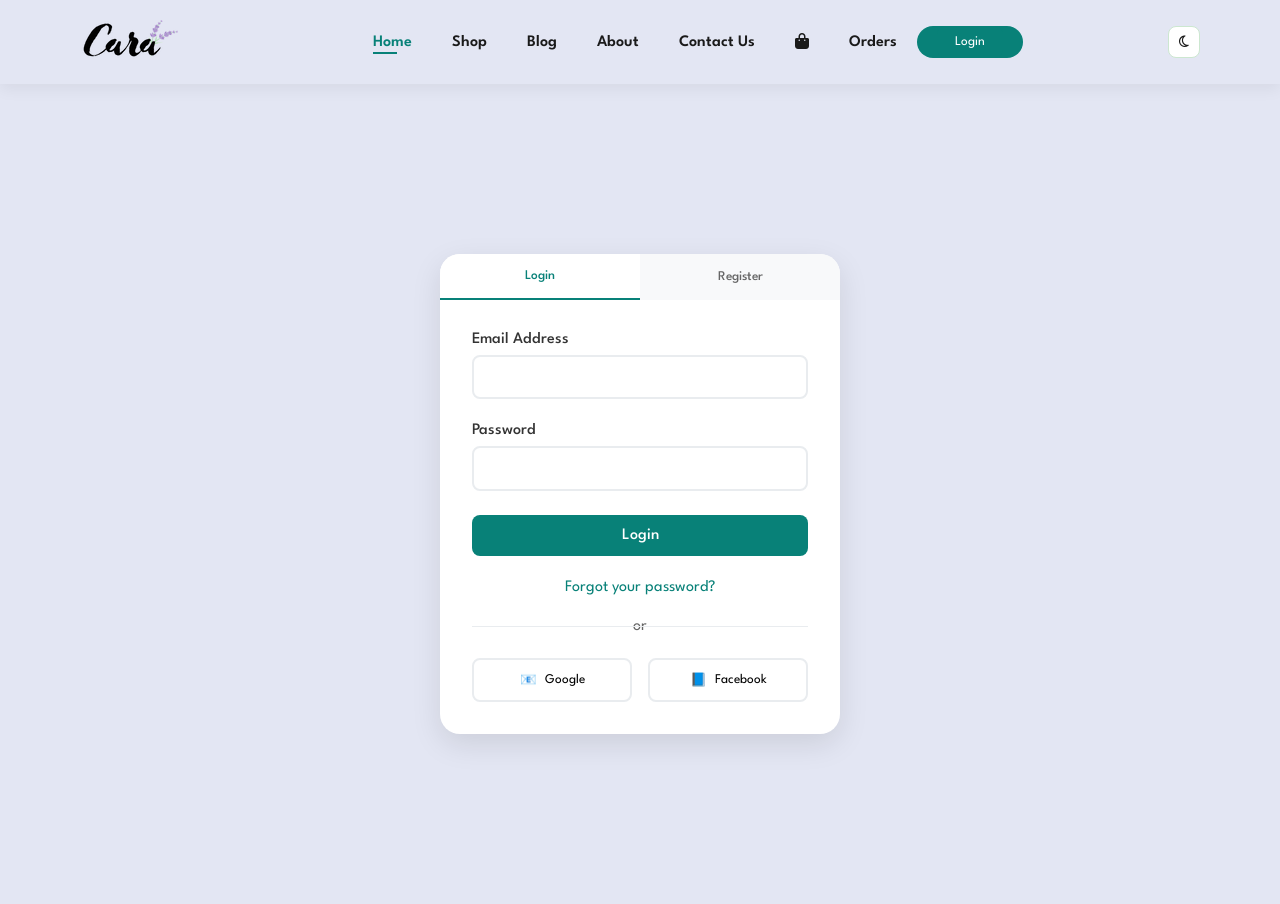
==== auth.html @ 0502b314 "initial commit" ====
<!DOCTYPE html>
<html lang="en">

<head>
    <meta charset="UTF-8">
    <meta name="viewport" content="width=device-width, initial-scale=1.0">
    <title>Cara - Login & Register</title>
    <link rel="stylesheet" href="style.css">
    <link rel="stylesheet" href="https://cdnjs.cloudflare.com/ajax/libs/font-awesome/6.7.2/css/all.min.css" />
    <style>
        * {
            margin: 0;
            padding: 0;
            box-sizing: border-box;
        }

        body {
            font-family: 'Arial', sans-serif;
            background-color: #e3e6f3;
            color: #333;
        }

        /* Header Styles */
        header {
            background: #fff;
            box-shadow: 0 2px 10px rgba(0, 0, 0, 0.1);
            padding: 1rem 0;
            position: relative;
        }

        .header-container {
            max-width: 1200px;
            margin: 0 auto;
            display: flex;
            justify-content: space-between;
            align-items: center;
            padding: 0 2rem;
        }

        .logo {
            font-size: 2rem;
            font-weight: bold;
            color: #333;
            text-decoration: none;
        }

        .logo::after {
            content: '~';
            color: #088178;
            margin-left: 2px;
        }

        .nav-links {
            display: flex;
            list-style: none;
            gap: 2rem;
        }

        .nav-links a {
            text-decoration: none;
            color: #333;
            font-weight: 500;
            transition: color 0.3s ease;
        }

        .nav-links a:hover,
        .nav-links a.active {
            color: #088178;
        }

        .header-actions {
            display: flex;
            align-items: center;
            gap: 1rem;
        }

        .login-btn {
            background: #088178;
            color: white;
            border: none;
            padding: 0.5rem 1.5rem;
            border-radius: 25px;
            font-weight: 500;
            cursor: pointer;
            transition: all 0.3s ease;
        }

        .login-btn:hover {
            background: #088178;
            transform: translateY(-2px);
        }

        .cart-icon {
            font-size: 1.2rem;
            color: #333;
            cursor: pointer;
            transition: color 0.3s ease;
        }

        .cart-icon:hover {
            color: #088178;
        }

        /* Main Content */
        .main-content {
            min-height: calc(100vh - 80px);
            display: flex;
            align-items: center;
            justify-content: center;
            padding: 2rem;
        }

        .auth-container {
            background: white;
            border-radius: 20px;
            box-shadow: 0 10px 30px rgba(0, 0, 0, 0.1);
            overflow: hidden;
            max-width: 400px;
            width: 100%;
        }

        .auth-tabs {
            display: flex;
            background: #f8f9fa;
        }

        .tab-button {
            flex: 1;
            padding: 1rem;
            border: none;
            background: transparent;
            cursor: pointer;
            font-weight: 500;
            color: #666;
            transition: all 0.3s ease;
        }

        .tab-button.active {
            background: white;
            color: #088178;
            border-bottom: 2px solid #088178;
        }

        .auth-content {
            padding: 2rem;
        }

        .auth-form {
            display: none;
        }

        .auth-form.active {
            display: block;
        }

        .form-group {
            margin-bottom: 1.5rem;
        }

        .form-group label {
            display: block;
            margin-bottom: 0.5rem;
            color: #333;
            font-weight: 500;
        }

        .form-group input {
            width: 100%;
            padding: 0.8rem;
            border: 2px solid #e9ecef;
            border-radius: 8px;
            font-size: 1rem;
            transition: border-color 0.3s ease;
        }

        .form-group input:focus {
            outline: none;
            border-color: #088178;
        }

        .submit-btn {
            width: 100%;
            padding: 0.8rem;
            background: #088178;
            color: white;
            border: none;
            border-radius: 8px;
            font-size: 1rem;
            font-weight: 500;
            cursor: pointer;
            transition: all 0.3s ease;
        }

        .submit-btn:hover {
            background: #088178;
            transform: translateY(-2px);
        }

        .form-footer {
            margin-top: 1.5rem;
            text-align: center;
            color: #666;
        }

        .form-footer a {
            color: #088178;
            text-decoration: none;
        }

        .form-footer a:hover {
            text-decoration: underline;
        }

        .divider {
            margin: 1.5rem 0;
            text-align: center;
            color: #666;
            position: relative;
        }

        .divider::before {
            content: '';
            position: absolute;
            top: 50%;
            left: 0;
            right: 0;
            height: 1px;
            background: #e9ecef;
        }

        .divider span {
            background: white;
            padding: 0 1rem;
        }

        .social-login {
            display: flex;
            gap: 1rem;
            margin-top: 1rem;
        }

        .social-btn {
            flex: 1;
            padding: 0.8rem;
            border: 2px solid #e9ecef;
            background: white;
            border-radius: 8px;
            cursor: pointer;
            transition: all 0.3s ease;
            display: flex;
            align-items: center;
            justify-content: center;
            gap: 0.5rem;
        }

        .social-btn:hover {
            border-color: #088178;
            transform: translateY(-2px);
        }

        .error-message {
            color: #dc3545;
            font-size: 0.9rem;
            margin-top: 0.5rem;
        }

        .success-message {
            color: #28a745;
            font-size: 0.9rem;
            margin-top: 0.5rem;
        }

        /* Responsive Design */
        @media (max-width: 768px) {
            .header-container {
                padding: 0 1rem;
            }

            .nav-links {
                display: none;
            }

            .main-content {
                padding: 1rem;
            }

            .auth-container {
                max-width: 100%;
            }

            .auth-content {
                padding: 1.5rem;
            }
        }
    </style>
</head>

<body>
    <!-- Header -->
    <nav id="header">
        <a href="index.html"><img src="img/logo.png" class="logo" alt="logo"></a>

        <div>
            <ul id="navbar">
                <li><a class="active" href="index.html">Home</a></li>
                <li><a href="shop.html">Shop</a></li>
                <li><a href="blog.html">Blog</a></li>
                <li><a href="about.html">About</a></li>
                <li><a href="contact.html">Contact Us</a></li>
                <li id="bag"><a href="cart.html"><i class="fa-solid fa-bag-shopping"></i></a></li>
                <li><a href="orders.html">Orders</a></li>
                <li class="login-btn">
                    <a href="auth.html">
                        <button
                            style="background-color: #088178; color: white; padding: 10px 18px; border: none; border-radius: 8px; cursor: pointer;">Login</button>
                    </a>
                </li>
                <a href="#" id="close"><i class="fa-solid fa-xmark"></i></a>
            </ul>
        </div>
        <button id="theme-toggle-desktop" aria-label="Toggle dark mode"><i class="fa-regular fa-moon"></i></button>
        <div id="mobile">
            <a href="cart.html"><i class="fa-solid fa-bag-shopping"></i></a>
            <i id="bar" class="fa-solid fa-bars"></i>
            <button id="theme-toggle" aria-label="Toggle dark mode"><i class="fa-regular fa-moon"></i></button>
        </div>
    </nav>

    <!-- Main Content -->
    <main class="main-content">
        <div class="auth-container">
            <!-- Tab Navigation -->
            <div class="auth-tabs">
                <button class="tab-button active" onclick="switchTab('login')">Login</button>
                <button class="tab-button" onclick="switchTab('register')">Register</button>
            </div>

            <!-- Auth Content -->
            <div class="auth-content">
                <!-- Login Form -->
                <form class="auth-form active" id="loginForm">
                    <div class="form-group">
                        <label for="loginEmail">Email Address</label>
                        <input type="email" id="loginEmail" name="email" required>
                    </div>

                    <div class="form-group">
                        <label for="loginPassword">Password</label>
                        <input type="password" id="loginPassword" name="password" required>
                    </div>

                    <button type="submit" class="submit-btn">Login</button>

                    <div class="form-footer">
                        <a href="#">Forgot your password?</a>
                    </div>

                    <div class="divider">
                        <span>or</span>
                    </div>

                    <div class="social-login">
                        <button type="button" class="social-btn" onclick="socialLogin('google')">
                            <span>📧</span> Google
                        </button>
                        <button type="button" class="social-btn" onclick="socialLogin('facebook')">
                            <span>📘</span> Facebook
                        </button>
                    </div>
                </form>

                <!-- Register Form -->
                <form class="auth-form" id="registerForm">
                    <div class="form-group">
                        <label for="registerName">Full Name</label>
                        <input type="text" id="registerName" name="name" required>
                    </div>

                    <div class="form-group">
                        <label for="registerEmail">Email Address</label>
                        <input type="email" id="registerEmail" name="email" required>
                    </div>

                    <div class="form-group">
                        <label for="registerPassword">Password</label>
                        <input type="password" id="registerPassword" name="password" required>
                    </div>

                    <div class="form-group">
                        <label for="confirmPassword">Confirm Password</label>
                        <input type="password" id="confirmPassword" name="confirmPassword" required>
                    </div>

                    <button type="submit" class="submit-btn">Create Account</button>

                    <div class="form-footer">
                        <small>By creating an account, you agree to our <a href="#">Terms of Service</a> and <a
                                href="#">Privacy Policy</a></small>
                    </div>

                    <div class="divider">
                        <span>or</span>
                    </div>

                    <div class="social-login">
                        <button type="button" class="social-btn" onclick="socialLogin('google')">
                            <span>📧</span> Google
                        </button>
                        <button type="button" class="social-btn" onclick="socialLogin('facebook')">
                            <span>📘</span> Facebook
                        </button>
                    </div>
                </form>
            </div>
        </div>
    </main>

    <script>
        // LocalStorage Management
        const StorageManager = {
            // Get all users from localStorage
            getUsers: function () {
                const users = localStorage.getItem('cara_users');
                return users ? JSON.parse(users) : [];
            },

            // Save user to localStorage
            saveUser: function (user) {
                const users = this.getUsers();
                users.push(user);
                localStorage.setItem('cara_users', JSON.stringify(users));
            },

            // Find user by email
            findUserByEmail: function (email) {
                const users = this.getUsers();
                return users.find(user => user.email === email);
            },

            // Save current session
            saveSession: function (user) {
                const sessionData = {
                    user: user,
                    loginTime: new Date().toISOString(),
                    isLoggedIn: true
                };
                localStorage.setItem('cara_session', JSON.stringify(sessionData));
            },

            // Get current session
            getSession: function () {
                const session = localStorage.getItem('cara_session');
                return session ? JSON.parse(session) : null;
            },

            // Clear session (logout)
            clearSession: function () {
                localStorage.removeItem('cara_session');
            },

            // Check if user is logged in
            isLoggedIn: function () {
                const session = this.getSession();
                return session && session.isLoggedIn;
            }
        };

        // Validation Functions
        const Validator = {
            // Email validation
            isValidEmail: function (email) {
                const emailRegex = /^[^\s@]+@[^\s@]+\.[^\s@]+$/;
                return emailRegex.test(email);
            },

            // Password validation
            isValidPassword: function (password) {
                const minLength = 8;
                const hasUpperCase = /[A-Z]/.test(password);
                const hasLowerCase = /[a-z]/.test(password);
                const hasNumbers = /\d/.test(password);
                const hasSpecialChar = /[!@#$%^&*(),.?":{}|<>]/.test(password);

                return {
                    length: password.length >= minLength,
                    upperCase: hasUpperCase,
                    lowerCase: hasLowerCase,
                    numbers: hasNumbers,
                    specialChar: hasSpecialChar,
                    isValid: password.length >= minLength && hasUpperCase && hasLowerCase && hasNumbers
                };
            },

            // Name validation
            isValidName: function (name) {
                return name.trim().length >= 2 && /^[a-zA-Z\s]+$/.test(name);
            }
        };

        // Initialize page
        document.addEventListener('DOMContentLoaded', function () {
            checkAuthStatus();
            setupRealTimeValidation();
        });

        // Check if user is already logged in
        function checkAuthStatus() {
            if (StorageManager.isLoggedIn()) {
                const session = StorageManager.getSession();
                updateHeaderForLoggedInUser(session.user);
                showMessage(`Welcome back, ${session.user.name}!`, 'success');
            }
        }

        // Update header for logged in user
        function updateHeaderForLoggedInUser(user) {
            const loginBtn = document.querySelector('.login-btn');
            loginBtn.textContent = `Hello, ${user.name.split(' ')[0]}`;
            loginBtn.onclick = function () {
                if (confirm('Do you want to logout?')) {
                    logout();
                }
            };
        }

        // Logout function
        function logout() {
            StorageManager.clearSession();
            location.reload();
        }

        // Tab switching functionality
        function switchTab(tabName) {
            // Remove active class from all tabs and forms
            document.querySelectorAll('.tab-button').forEach(btn => btn.classList.remove('active'));
            document.querySelectorAll('.auth-form').forEach(form => form.classList.remove('active'));

            // Add active class to clicked tab
            event.target.classList.add('active');

            // Show corresponding form
            document.getElementById(tabName + 'Form').classList.add('active');

            // Clear any existing messages
            clearMessages();
        }

        // Setup real-time validation
        function setupRealTimeValidation() {
            // Email validation
            document.getElementById('loginEmail').addEventListener('blur', function () {
                validateField(this, 'email');
            });

            document.getElementById('registerEmail').addEventListener('blur', function () {
                validateField(this, 'email');
            });

            // Name validation
            document.getElementById('registerName').addEventListener('blur', function () {
                validateField(this, 'name');
            });

            // Password validation
            document.getElementById('registerPassword').addEventListener('input', function () {
                validateField(this, 'password');
                updatePasswordStrength(this.value);
            });

            // Confirm password validation
            document.getElementById('confirmPassword').addEventListener('input', function () {
                validateField(this, 'confirmPassword');
            });
        }

        // Validate individual field
        function validateField(field, type) {
            const value = field.value.trim();
            let isValid = true;
            let message = '';

            // Remove existing error styling
            field.classList.remove('error');
            removeFieldError(field);

            switch (type) {
                case 'email':
                    if (!value) {
                        isValid = false;
                        message = 'Email is required';
                    } else if (!Validator.isValidEmail(value)) {
                        isValid = false;
                        message = 'Please enter a valid email address';
                    } else if (type === 'email' && field.id === 'registerEmail') {
                        // Check if email already exists
                        if (StorageManager.findUserByEmail(value)) {
                            isValid = false;
                            message = 'Email already exists';
                        }
                    }
                    break;

                case 'name':
                    if (!value) {
                        isValid = false;
                        message = 'Name is required';
                    } else if (!Validator.isValidName(value)) {
                        isValid = false;
                        message = 'Please enter a valid name (letters only, minimum 2 characters)';
                    }
                    break;

                case 'password':
                    if (!value) {
                        isValid = false;
                        message = 'Password is required';
                    } else {
                        const validation = Validator.isValidPassword(value);
                        if (!validation.isValid) {
                            isValid = false;
                            message = 'Password must be at least 8 characters with uppercase, lowercase, and numbers';
                        }
                    }
                    break;

                case 'confirmPassword':
                    const password = document.getElementById('registerPassword').value;
                    if (!value) {
                        isValid = false;
                        message = 'Please confirm your password';
                    } else if (value !== password) {
                        isValid = false;
                        message = 'Passwords do not match';
                    }
                    break;
            }

            if (!isValid) {
                field.classList.add('error');
                showFieldError(field, message);
            }

            return isValid;
        }

        // Show field-specific error
        function showFieldError(field, message) {
            const errorElement = document.createElement('div');
            errorElement.className = 'field-error';
            errorElement.textContent = message;
            errorElement.style.color = '#dc3545';
            errorElement.style.fontSize = '0.8rem';
            errorElement.style.marginTop = '0.25rem';

            field.parentElement.appendChild(errorElement);
        }

        // Remove field-specific error
        function removeFieldError(field) {
            const existingError = field.parentElement.querySelector('.field-error');
            if (existingError) {
                existingError.remove();
            }
        }

        // Update password strength indicator
        function updatePasswordStrength(password) {
            const validation = Validator.isValidPassword(password);
            const passwordField = document.getElementById('registerPassword');

            // Remove existing strength indicator
            const existingIndicator = document.querySelector('.password-strength');
            if (existingIndicator) {
                existingIndicator.remove();
            }

            if (password.length > 0) {
                const strengthIndicator = document.createElement('div');
                strengthIndicator.className = 'password-strength';
                strengthIndicator.style.marginTop = '0.5rem';
                strengthIndicator.style.fontSize = '0.8rem';

                let strengthText = 'Password strength: ';
                let strengthColor = '#dc3545';

                const score = Object.values(validation).filter(v => v === true).length - 1; // -1 for isValid

                if (score < 2) {
                    strengthText += 'Weak';
                    strengthColor = '#dc3545';
                } else if (score < 4) {
                    strengthText += 'Medium';
                    strengthColor = '#ffc107';
                } else {
                    strengthText += 'Strong';
                    strengthColor = '#28a745';
                }

                strengthIndicator.textContent = strengthText;
                strengthIndicator.style.color = strengthColor;

                passwordField.parentElement.appendChild(strengthIndicator);

                // Update border color
                passwordField.style.borderColor = strengthColor;
            }
        }

        // Login form submission
        document.getElementById('loginForm').addEventListener('submit', function (e) {
            e.preventDefault();

            const email = document.getElementById('loginEmail').value.trim();
            const password = document.getElementById('loginPassword').value;

            // Clear previous messages
            clearMessages();

            // Validate fields
            const emailValid = validateField(document.getElementById('loginEmail'), 'email');

            if (!emailValid || !password) {
                showMessage('Please fill in all fields correctly', 'error');
                return;
            }

            // Check if user exists
            const user = StorageManager.findUserByEmail(email);
            if (!user) {
                showMessage('User not found. Please register first.', 'error');
                return;
            }

            // Verify password
            if (user.password !== password) {
                showMessage('Incorrect password. Please try again.', 'error');
                return;
            }

            // Successful login
            StorageManager.saveSession(user);
            showMessage('Login successful! Welcome back!', 'success');

            setTimeout(() => {
                updateHeaderForLoggedInUser(user);
                showMessage(`Welcome back, ${user.name}!`, 'success');
                window.location.href = 'index.html';
            }, 15);
        });

        // Register form submission
        document.getElementById('registerForm').addEventListener('submit', function (e) {
            e.preventDefault();

            const name = document.getElementById('registerName').value.trim();
            const email = document.getElementById('registerEmail').value.trim();
            const password = document.getElementById('registerPassword').value;
            const confirmPassword = document.getElementById('confirmPassword').value;

            // Clear previous messages
            clearMessages();

            // Validate all fields
            const nameValid = validateField(document.getElementById('registerName'), 'name');
            const emailValid = validateField(document.getElementById('registerEmail'), 'email');
            const passwordValid = validateField(document.getElementById('registerPassword'), 'password');
            const confirmPasswordValid = validateField(document.getElementById('confirmPassword'), 'confirmPassword');

            if (!nameValid || !emailValid || !passwordValid || !confirmPasswordValid) {
                showMessage('Please correct the errors and try again', 'error');
                return;
            }

            // Create new user
            const newUser = {
                id: Date.now(),
                name: name,
                email: email,
                password: password,
                registrationDate: new Date().toISOString()
            };

            // Save user
            StorageManager.saveUser(newUser);

            showMessage('Account created successfully!', 'success');

            // Clear form and switch to login
            setTimeout(() => {
                document.getElementById('registerForm').reset();
                switchTab('login');
                showMessage('Please login with your new credentials', 'success');
            }, 1500);
        });

        // Social login functionality
        function socialLogin(provider) {
            showMessage(`Redirecting to ${provider} login...`, 'success');

            // Simulate social login
            setTimeout(() => {
                const mockUser = {
                    id: Date.now(),
                    name: `${provider} User`,
                    email: `user@${provider}.com`,
                    provider: provider,
                    registrationDate: new Date().toISOString()
                };

                StorageManager.saveSession(mockUser);
                showMessage(`${provider} login successful!`, 'success');
                updateHeaderForLoggedInUser(mockUser);
            }, 1500);
        }

        // Show login modal (for header button)
        function showLoginModal() {
            if (StorageManager.isLoggedIn()) {
                const session = StorageManager.getSession();
                if (confirm(`Hello ${session.user.name}! Do you want to logout?`)) {
                    logout();
                }
            } else {
                window.scrollTo({ top: 0, behavior: 'smooth' });
            }
        }

        // Message display function
        function showMessage(message, type) {
            clearMessages();

            const messageElement = document.createElement('div');
            messageElement.className = type === 'error' ? 'error-message' : 'success-message';
            messageElement.textContent = message;

            const activeForm = document.querySelector('.auth-form.active');
            activeForm.appendChild(messageElement);

            setTimeout(() => {
                if (messageElement.parentElement) {
                    messageElement.remove();
                }
            }, 5000);
        }

        // Clear all messages
        function clearMessages() {
            const messages = document.querySelectorAll('.error-message, .success-message, .field-error');
            messages.forEach(msg => msg.remove());
        }

        // Form field focus effects
        document.querySelectorAll('input').forEach(input => {
            input.addEventListener('focus', function () {
                this.parentElement.classList.add('focused');
            });

            input.addEventListener('blur', function () {
                this.parentElement.classList.remove('focused');
            });
        });

        // Debug function to view stored data (for testing)
        function viewStoredData() {
            console.log('Stored Users:', StorageManager.getUsers());
            console.log('Current Session:', StorageManager.getSession());
        }

        // Make viewStoredData available globally for testing
        window.viewStoredData = viewStoredData;
    </script>


</body>

</html>
---- style.css ----
@import url('https://fonts.googleapis.com/css2?family=League+Spartan:wght@100..900&family=Roboto:ital,wght@0,100..900;1,100..900&display=swap');

* {
    margin: 0;
    padding: 0;
    box-sizing: border-box;
    font-family: 'league Spartan', sans-serif;
}

h1 {
    font-size: 50px;
    line-height: 64px;
    color: #222;

}

h2 {
    font-size: 46px;
    line-height: 54px;
    color: #222;
}

h4 {
    font-size: 20px;
    color: #222;
}

h6 {
    font-weight: 700;
    font-size: 12px;

}

p {
    font-size: 16px;
    color: #465b52;
    margin: 15px 0 20px 0;

}

.section-p1 {
    padding: 40px 80px;
}

.section-m1 {
    margin: 40px 0;
}

button.normal {
    font-size: 14px;
    font-weight: 600;
    padding: 15px 30px;
    color: #000;
    background-color: #fff;
    border-radius: 4px;
    cursor: pointer;
    border: none;
    outline: none;
    transition: 0.2s;
}

button.white {
    font-size: 13px;
    font-weight: 600;
    padding: 11px 18px;
    color: #fff;
    background-color: transparent;
    border-radius: 4px;
    cursor: pointer;
    border: 1px solid white;
    outline: none;
    transition: 0.2s;
}

body {
    width: 100%;
}

/* ---------- Dark mode and toggle button ---------- */
#theme-toggle,
#theme-toggle-desktop {
    margin-left: 12px;
    border: 1px solid #cce7d0;
    background: #fff;
    color: #1a1a1a;
    padding: 8px 10px;
    border-radius: 8px;
    cursor: pointer;
}

#theme-toggle i,
#theme-toggle-desktop i {
    pointer-events: none;
}

/* Base dark theme */
body.dark {
    background: #0f1115;
    color: #e6e6e6;
}

body.dark h1,
body.dark h2,
body.dark h4,
body.dark h6 {
    color: #e6e6e6;
}

body.dark p {
    color: #b0b6bf;
}

/* Header */
body.dark #header {
    background: #151923;
    box-shadow: 0 5px 15px rgba(0, 0, 0, 0.4);
}

body.dark #navbar li a {
    color: #e6e6e6;
}

body.dark #navbar li a.active,
body.dark #navbar li a:hover {
    color: #7dd3fc;
}

body.dark #navbar li a.active::after,
body.dark #navbar li a:hover::after {
    background: #7dd3fc;
}

body.dark #theme-toggle,
body.dark #theme-toggle-desktop {
    background: #1e2533;
    color: #e6e6e6;
    border-color: #2b3447;
}

/* Product cards */
body.dark #product1 .pro {
    background: #111827;
    border-color: #1f2937;
    box-shadow: 0 10px 20px rgba(0, 0, 0, 0.35);
}

body.dark #product1 .pro .des span {
    color: #94a3b8;
}

body.dark #product1 .pro .des h5 {
    color: #e6e6e6;
}

body.dark #product1 .pro .des h4 {
    color: #7dd3fc;
}

body.dark #product1 .pro #cart {
    background: #0b1220;
    color: #7dd3fc;
    border-color: #1f2937;
}

/* Page header media */
body.dark #page-header {
    filter: brightness(0.75) saturate(0.9);
}

/* Footer */
body.dark footer a {
    color: #e6e6e6;
}

body.dark footer .col .follow .icon i {
    color: #b0b6bf;
}

body.dark footer .install .row img {
    border-color: #2b3447;
}


/* Header start */
#header {
    display: flex;
    align-items: center;
    justify-content: space-between;
    padding: 20px 80px;
    background: #e3e6f3;
    box-shadow: 0 5px 15px rgba(0, 0, 0, 0.06);
    position: sticky;
    z-index: 999;
    top: 0;
    left: 0;
}

/* .logo{
    width: 200px;
} */

#navbar {
    display: flex;
    align-items: center;
    justify-content: center;
}

#navbar li {
    list-style: none;
    padding: 0 20px;
    position: relative;

}

#navbar li a {
    text-decoration: none;
    font-size: 16px;
    font-weight: 600;
    color: #1a1a1a;
    transition: 0.3s ease;
}

#navbar li a:hover {
    color: #088178;

}

#navbar li a.active {
    color: #088178;
}

#navbar li a.active::after,
#navbar li a:hover::after {
    content: "";
    width: 30%;
    height: 2px;
    background: #088178;
    position: absolute;
    bottom: -4px;
    left: 20px;
}



#mobile {
    display: none;
    align-items: center;
}

#close {
    display: none;
}

/* Home Page */
#hero {
    background-image: url("img/hero4.png");
    height: 90vh;
    width: 100%;
    background-size: cover;
    background-position: top 25% right 0;
    padding: 0 80px;
    display: flex;
    flex-direction: column;
    align-items: flex-start;
    justify-content: center;
    animation: slideshow 20s ease-in-out 1s infinite alternate;
}

@keyframes slideshow {
    0% {
        background-image: url('img/hero4.png');
    }

    33% {
        background-image: url('img/banner/b4.jpg');
    }

    66% {
        background-image: url('img/blog/b2.jpg');
    }

    100% {
        background-image: url("img/hero4.png");
    }
}


#hero h4 {
    padding-bottom: 15px;

}

#hero h1 {
    color: #088178;
}

#hero button {
    background-image: url('img/button.png');
    background-color: transparent;
    color: #088178;
    border: 0;
    padding: 14px 80px 14px 65px;
    background-repeat: no-repeat;
    cursor: pointer;
    font-weight: 700;
    font-size: 15px;
}

#feature {
    display: flex;
    align-items: center;
    justify-content: space-between;
    flex-wrap: wrap;
}

#feature .feature-box {
    width: 180px;
    text-align: center;
    padding: 25px 15px;
    box-shadow: 20px 20px 34px rgba(0, 0, 0, 0.03);
    border: 1px solid #cce7d0;
    border-radius: 4px;
    margin: 15px 0;
}

#feature .feature-box:hover {
    box-shadow: 10px 10px 54px rgba(70, 62, 221, 0.1);
}

#feature .feature-box img {
    width: 100%;
    margin-bottom: 10px;

}

#feature .feature-box h6 {
    display: inline-block;
    padding: 9px 8px 6px 8px;
    line-height: 1;
    border-radius: 4px;
    color: #088178;
    background-color: #fddde4;
}

#feature .feature-box:nth-child(2) h6 {
    background-color: #cdebbc;
}

#feature .feature-box:nth-child(3) h6 {
    background-color: #d1e8f2;
}

#feature .feature-box:nth-child(4) h6 {
    background-color: #cdd4f8;
}

#feature .feature-box:nth-child(5) h6 {
    background-color: #f6dbf6;
}

#feature .feature-box:nth-child(6) h6 {
    background-color: #fff2e5;
}

#product1 {
    text-align: center;

}

#product1 .pro-container {
    display: flex;
    justify-content: space-between;
    padding-top: 20px;
    flex-wrap: wrap;
}

#product1 .pro {
    width: 23%;
    min-width: 250px;
    padding: 10px 12px;
    border: 1px solid#cce7d0;
    cursor: pointer;
    border-radius: 25px;
    box-shadow: 20px 20px 30px rgba(0, 0, 0, 0.02);
    margin: 15px 0;
    transition: 0.2s ease;
    position: relative;
}

#product1 .pro:hover {
    box-shadow: 20px 20px 30px rgba(0, 0, 0, 0.06);
}

#product1 .pro img {
    width: 100%;
    border-radius: 20px;
}

#product1 .pro .des {
    text-align: start;
    padding: 10px 0;
}

#product1 .pro .des span {
    color: #606063;
    font-size: 12px;

}

#product1 .pro .des h5 {
    padding-top: 7px;
    color: #1a1a1a;
    font-size: 14px;
}

#product1 .pro .des i {
    font-size: 12px;
    color: rgb(243, 181, 25);
}

#product1 .pro .des h4 {
    padding-top: 7px;
    font-size: 15px;
    font-weight: 700;
    color: #088178;
}

#product1 .pro #cart {
    width: 40px;
    height: 40px;
    line-height: 40px;
    border-radius: 50px;
    background-color: #e8f6ea;
    /* font-weight: 500; */
    color: #088178;
    border: 1px solid #cce7d0;
    position: absolute;
    bottom: 10px;
    right: 10px;
}

#banner {
    display: flex;
    flex-direction: column;
    justify-content: center;
    align-items: center;
    text-align: center;
    background-image: url('img/banner/b2.jpg');
    width: 100%;
    height: 40vh;
    background-size: cover;
    background-position: center;
}

#banner h4 {
    color: #fff;
    font-size: 16px;

}

#banner h2 {
    color: #fff;
    font-size: 30px;
    padding: 10px 0;

}

#banner h2 span {
    color: #ef3636;

}

#banner button:hover {
    background-color: #088178;
    color: #fff;
}

#sm-banner {
    display: flex;
    justify-content: space-between;
    flex-wrap: wrap;
}

#sm-banner .banner-box {
    display: flex;
    flex-direction: column;
    justify-content: center;
    align-items: flex-start;
    background-image: url('img/banner/b17.jpg');
    min-width: 660px;
    height: 50vh;
    background-size: cover;
    background-position: center;
    padding: 30px;

}

#sm-banner .banner-box2 {
    background-image: url('img/banner/b10.jpg');
}

#sm-banner h4 {
    color: #fff;
    font-size: 20px;
    font-weight: 300;
}

#sm-banner h2 {
    color: #fff;
    font-size: 28px;
    font-weight: 800;
}

#sm-banner span {
    color: #fff;
    font-size: 14px;
    font-weight: 500;
    padding-bottom: 15px;
}

#sm-banner .banner-box:hover button {
    background-color: #088178;
    border: 1px solid #088178;
}

#banner3 {
    display: flex;
    justify-content: space-between;
    flex-wrap: wrap;
    padding: 0 80px;
}

#banner3 .banner-box {
    display: flex;
    flex-direction: column;
    justify-content: center;
    align-items: flex-start;
    background-image: url('img/banner/b7.jpg');
    min-width: 30%;
    height: 30vh;
    background-size: cover;
    background-position: center;
    padding: 20px;
    margin-bottom: 20px;
}

#banner3 .banner-box2 {
    background-image: url('img/banner/b4.jpg');
}

#banner3 .banner-box3 {
    background-image: url('img/banner/b18.jpg');
}

#banner3 .banner-box h2 {
    color: #fff;
    font-weight: 900;
    font-size: 22px;
}

#banner3 .banner-box h3 {
    font-size: 15px;
    font-weight: 800;
    color: #ec544e;
}

#newsletter {
    display: flex;
    justify-content: space-between;
    flex-wrap: wrap;
    align-items: center;
    background-image: url('img/banner/b14.png');
    background-repeat: no-repeat;
    background-position: 20% 30%;
    background-color: #041e42;
}

#newsletter h4 {
    font-size: 22px;
    font-weight: 700;
    color: #fff;

}

#newsletter p {
    font-size: 14px;
    font-weight: 600;
    color: #818ea0;
}

#newsletter p span {
    color: #ffbd27;
}

#newsletter .form {
    display: flex;
    width: 40%;
}

#newsletter input {
    height: 3.125rem;
    padding: 0 1.25em;
    width: 100%;
    border: 1px solid transparent;
    border-radius: 4px;
    outline: none;
    border-top-right-radius: 0;
    border-bottom-right-radius: 0;
}

#newsletter button {
    background-color: #088178;
    color: #fff;
    white-space: nowrap;
    border-top-left-radius: 0;
    border-bottom-left-radius: 0;
}

footer {
    display: flex;
    flex-wrap: wrap;
    justify-content: space-between;
}

footer .col {
    display: flex;
    flex-direction: column;
    align-items: flex-start;
    margin-bottom: 20px;
}

footer .logo {
    margin-bottom: 30px;
}

footer h4 {
    font-size: 14px;
    padding-bottom: 20px;
}

footer p {
    font-size: 13px;
    margin: 0 0 8px 0;
}

footer a {
    font-size: 13px;
    text-decoration: none;
    color: #222;
    margin-bottom: 10px;
    margin: 0 0 8px 0;
}

footer .col .follow {
    margin-top: 20px;
}

footer .col .follow .icon i {
    color: #465b52;
    padding-right: 4px;
    cursor: pointer;
}

footer .install .row img {
    border: 1px solid #088178;
    border-radius: 6px;


}

footer .install img {
    margin: 10px 0 15px 0;

}

footer .col .follow .icon i:hover,
footer a:hover {
    color: #088178;

}

footer .copyright {
    width: 100%;
    text-align: center;
}

/* Shop Page */

#page-header {
    background-image: url('img/banner/b1.jpg');
    height: 40vh;
    width: 100%;
    background-size: cover;
    display: flex;
    justify-content: center;
    align-items: center;
    flex-direction: column;
    padding: 14px;
}

#page-header h2,
#page-header p {
    color: #fff;
}

#pagination {
    text-align: center;
}

#pagination a {
    text-decoration: none;
    background-color: #088178;
    padding: 15px 20px;
    border-radius: 4px;
    color: #fff;
    font-weight: 600;
}

#pagination a i {
    font-size: 16px;
    font-weight: 600;
}


/* SIngle product */

#prodetails {
    display: flex;
    margin-top: 20px;
}

#prodetails .single-pro-image {
    width: 40%;
    margin-right: 50px;
}

.small-img-proup {
    display: flex;
    justify-content: space-between;
}

.small-img-col {
    flex-basis: 24%;
    cursor: pointer;
}

#prodetails .single-pro-details {
    width: 50%;
    padding-top: 30px;
}

#prodetails .single-pro-details h4 {
    padding: 40px 0 20px 0;
}

#prodetails .single-pro-details h2 {
    font-size: 20px;
}

#prodetails .single-pro-details select {
    display: block;
    padding: 5px 10px;
    margin-bottom: 10px;
}

#prodetails .single-pro-details input {
    width: 50px;
    height: 47px;
    padding-left: 10px;
    font-size: 16px;
    margin-right: 10px;
}

#prodetails .single-pro-details input:focus {
    outline: none;
}

#prodetails .single-pro-details button {
    background-color: #088178;
    color: #fff;
}

#prodetails .single-pro-details span {
    line-height: 25px;
}


/* Blog page */
#page-header.blog-header {
    background-image: url('img/banner/b19.jpg');
}

#blog {
    padding: 150px 150px 0 150px;

}

#blog .blog-box {
    display: flex;
    align-items: center;
    width: 100%;
    position: relative;
    padding-bottom: 90px;
}

#blog .blog-img {
    width: 50%;
    margin-right: 40px;
}

#blog img {
    width: 100%;
    height: 300px;
    object-fit: cover;
}

#blog .blog-details {
    width: 50%;

}

#blog .blog-details a {
    text-decoration: none;
    font-size: 11px;
    color: #000;
    font-weight: 700;
    position: relative;
    transition: 0.3s;
}

#blog .blog-details a::after {
    content: '';
    width: 50px;
    height: 1px;
    background-color: #000;
    position: absolute;
    top: 4px;
    right: -60px;
}

#blog .blog-details a:hover {
    color: #088178;
}

#blog .blog-details a:hover::after {
    background-color: #088178;
}

#blog .blog-box h1 {
    position: absolute;
    top: -40px;
    left: 0;
    font-size: 70px;
    font-weight: 700;
    color: #c9cbce;
    z-index: -999;
}

/* About Page */
#page-header.about-header {
    background-image: url('img/about/banner.png');
}

#about-head {
    display: flex;
    align-items: center;
}

#about-head img {
    width: 50%;
    height: auto;
}

#about-head div {
    padding-left: 40px;
}

#about-app {
    text-align: center;
}

#about-app .video {
    width: 70%;
    height: 100%;
    margin-top: 30px;
    margin: 30px auto 0 auto;
}

#about-app .video video {
    width: 100%;
    height: 100%;
    border-radius: 20px;
}

/* contact us-page */

#page-header.contact-header {
    background-image: url('img/about/banner.png');
}

#contact-details {
    display: flex;
    align-items: center;
    justify-content: space-between;
}

#contact-details .details {
    width: 40%;
}

#contact-details .details span,
#form-details form span {
    font-size: 12px;
}

#contact-details .details h2,
#form-details form h2 {
    font-size: 26px;
    line-height: 35px;
    padding: 20px 0;
}

#contact-details .details h3 {
    font-size: 16px;
    padding-bottom: 15px;
}

#contact-details .details li {
    list-style: none;
    display: flex;
    padding: 10px 0;
}

#contact-details .details li i {
    font-size: 14px;
    padding-right: 22px;
}

#contact-details .details li p {
    margin: 0;
    font-size: 14px;
}

#contact-details .map {
    width: 55%;
    height: 400px;
}

#contact-details .map iframe {
    width: 100%;
    height: 100%;
}

#form-details {
    display: flex;
    justify-content: space-between;
    margin: 30px;
    padding: 80px;
    border: 1px solid #e1e1e1;
}

#form-details form {
    width: 65%;
    display: flex;
    flex-direction: column;
    align-items: flex-start;
}

#form-details form input,
#form-details form textarea {
    width: 100%;
    padding: 12px 15px;
    outline: none;
    margin-bottom: 20px;
    border: 1px solid #e1e1e1;
}

#form-details form button {
    background-color: #088178;
    color: #fff;
}

#form-details .people div {
    padding-bottom: 25px;
    display: flex;
    align-items: flex-start;
}

#form-details .people div img {
    width: 65px;
    height: 65px;
    object-fit: cover;
    margin-right: 15px;
}

#form-details .people div p {
    margin: 0;
    font-size: 13px;
    line-height: 25px;
}

#form-details .people div span {
    display: block;
    font-size: 16px;
    font-weight: 600;
    color: #000;
}

/* cart page */

#cart-load {
    overflow-x: auto;
}


#cart-load table {
    width: 100%;
    border-collapse: collapse;
    table-layout: fixed;
    white-space: nowrap;
}

#cart-load table img {
    width: 70px;
}

#cart-load table td:nth-child(1) {
    width: 100px;
    text-align: center;
}

#cart-load table td:nth-child(2) {
    width: 150px;
    text-align: center;
}

#cart-load table td:nth-child(3) {
    width: 250px;
    text-align: center;
}

#cart-load table td:nth-child(4),
#cart-load table td:nth-child(5),
#cart-load table td:nth-child(6) {
    width: 150px;
    text-align: center;
}

#cart-load table td:nth-child(5) input {
    width: 70px;
    padding: 10px 5px 10px 15px;
}

#cart-load table thead {
    border: 1px solid #e2e9e1;
    border-left: none;
    border-right: none;
}

#cart-load table thead td {
    font-weight: 700;
    text-transform: uppercase;
    font-size: 13px;
    padding: 18px 0;
}

#cart-load table tbody tr td {
    padding-top: 15px;
}

#cart-load table tbody tr td a {
    color: #000;
}

#cart-load table tbody td {
    font-size: 13px;
}

#cart-add {
    display: flex;
    flex-wrap: wrap;
    justify-content: space-between;
}

#coupon {
    width: 50%;
    margin-bottom: 30px;
}

#coupon h3,
#subtotal h3 {
    padding-bottom: 15px;
}

#coupon input {
    padding: 10px 20px;
    outline: none;
    width: 60%;
    margin-right: 10px;
    border: 1px solid #e2e9e1;
}

#coupon button,
#subtotal button {
    background-color: #088178;
    color: #fff;
    padding: 12px 20px;
}

#subtotal {
    width: 50%;
    margin-bottom: 30px;
    border: 1px solid #e2e9e1;
    padding: 30px;
}

#subtotal table {
    border-collapse: collapse;
    width: 100%;
    margin-bottom: 20px;
}

#subtotal table td {
    width: 50%;
    border: 1px solid #e2e9e1;
    padding: 10px;
    font-size: 13px;
}




/* Media Query */

@media(max-width:799px) {
    .section-p1 {
        padding: 40px 40px;
    }

    #navbar {
        display: flex;
        flex-direction: column;
        align-items: flex-start;
        justify-content: flex-start;
        position: fixed;
        top: 0;
        right: -300px;
        height: 100vh;
        width: 300px;
        background-color: #e3e6f3;
        box-shadow: 0 40px 60px rgba(0, 0, 0, 0.1);
        padding: 80px 0 0 10px;
        transition: 0.3s;
    }


    #navbar.active {
        right: 0px;
    }

    #navbar li {
        margin-bottom: 25px;

    }

    #mobile {
        display: flex;
        align-items: center;
    }

    #mobile i {
        color: #1a1a1a;
        font-size: 24px;
        padding-left: 20px;
    }

    #close {
        display: initial;
        position: absolute;
        top: 30px;
        left: 30px;
        color: #222;
        font-size: 24px;
    }

    #bag {
        display: none;
    }


    #hero {

        height: 70vh;
        padding: 0 80px;
        background-position: top 30% right 30%;
    }

    #feature {
        justify-content: center;
    }

    #feature .feature-box {

        margin: 15px 15px;
    }

    #product1 .pro-container {
        justify-content: center;

    }

    #product1 .pro {
        margin: 15px;

    }

    #banner {
        height: 20vh;

    }

    #sm-banner .banner-box {
        min-width: 100%;
        height: 30vh;
        padding: 30px;
    }

    #banner3 {
        padding: 0 40px;
    }

    #banner3 .banner-box {
        width: 28%;


    }

    #newsletter .form {
        width: 70%;
    }

    /* contact-us page */

    #form-details {
        padding: 40px;
    }

    #form-details form {
        width: 50%;
    }

}


@media(max-width:477px) {
    .section-p1 {
        padding: 20px;
    }

    #header {
        padding: 10px 30px;
    }

    h2 {
        font-size: 32px;

    }

    h1 {
        font-size: 38px;

    }

    #hero {
        padding: 0 25px;
        background-position: 55%;
    }

    #feature .feature-box {
        width: 155px;
        margin: 0 0 15px 0;
    }

    #feature {
        justify-content: space-between;
    }

    #product1 .pro {
        width: 100%;
    }

    #banner {
        height: 40vh;

    }

    #sm-banner .banner-box {
        height: 40vh;
    }

    #sm-banner .banner-box2 {
        margin-top: 20px;
    }

    #banner3 {
        padding: 0 20px;
    }

    #banner3 .banner-box {
        width: 100%;
    }

    #newsletter {
        padding: 40px 20px;

    }

    #newsletter .form {
        width: 100%;
    }

    footer .copyright {
        text-align: start;
    }

    /* single product */

    #prodetails {
        display: flex;
        flex-direction: column;
    }

    #prodetails .single-pro-image {
        width: 100%;
        margin-right: 0px;
    }

    #prodetails .single-pro-details {
        width: 100%;
    }

    /* Blog Page */

    #blog .blog-box {
        display: flex;
        flex-direction: column;
        align-items: flex-start;
    }

    #blog {
        padding: 100px 20px 0 20px;
    }

    #blog .blog-img {
        width: 100%;
        margin-right: 0;
        margin-bottom: 30px;
    }

    #blog .blog-details {
        width: 100%;
    }

    /* About-page */
    #about-head {

        flex-direction: column;

    }

    #about-head img {
        width: 100%;
        margin-bottom: 20px;
    }

    #about-head div {
        padding-left: 0px;
    }

    #about-app .video {
        width: 100%;
        margin: 30px auto 0 auto;
    }

    /* contact page */
    #contact-details {
        flex-direction: column;
    }

    #contact-details .details {
        width: 100%;
        margin-bottom: 30px;
    }

    #contact-details .map {
        width: 100%;
    }

    #form-details {
        margin: 10px;
        padding: 30px 10px;
        flex-wrap: wrap;

    }

    #form-details form {
        width: 100%;
        margin-bottom: 30px;
    }

    /* cart page */

    #cart-add {
        flex-direction: column;
    }

    #coupon {
        width: 100%;

    }

    #subtotal {
        width: 100%;
        padding: 20px;
    }

}



/* login page */
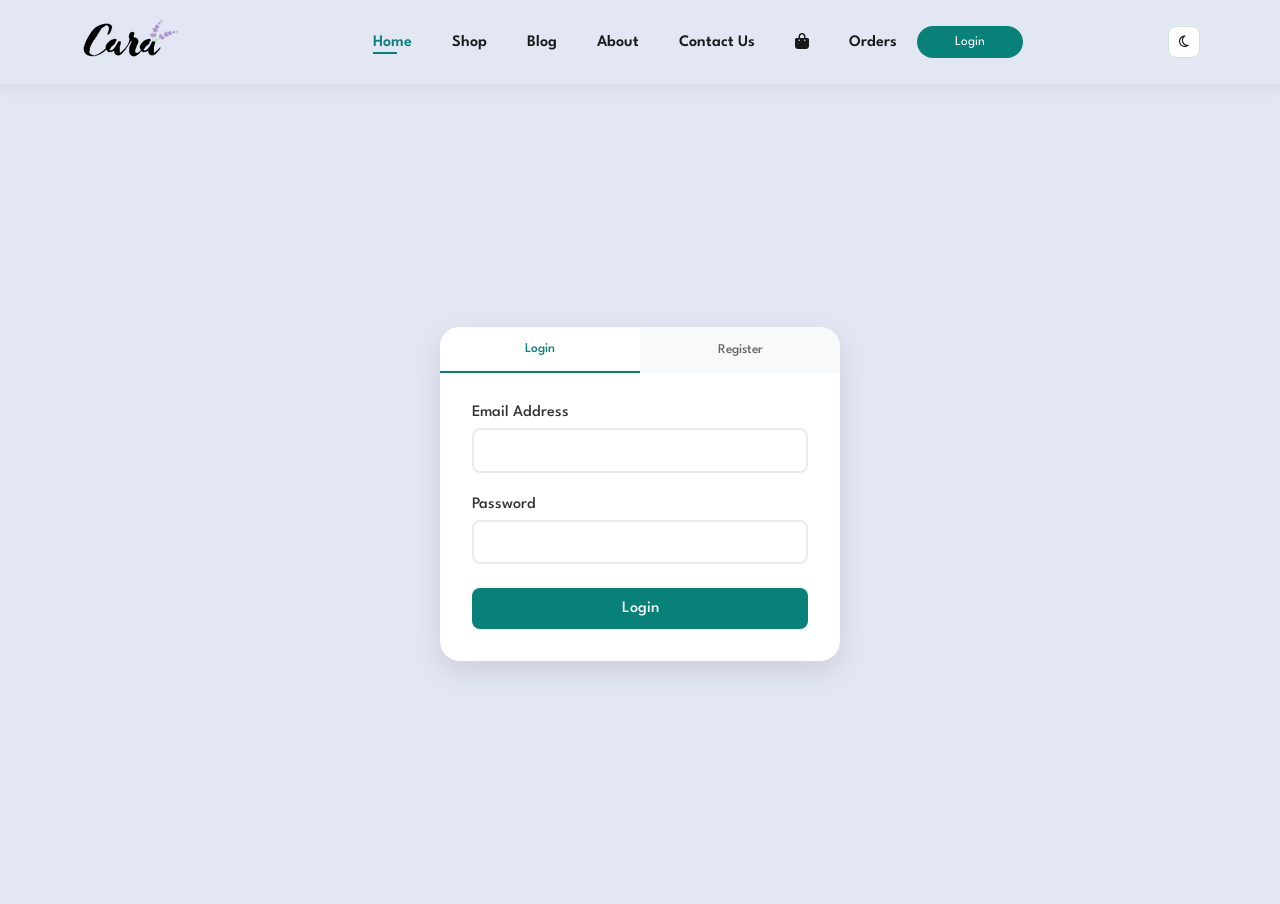
==== commit 6a20d7a8: "changes before practical" ====
--- a/auth.html
+++ b/auth.html
@@ -351,22 +351,6 @@
 
                     <button type="submit" class="submit-btn">Login</button>
 
-                    <div class="form-footer">
-                        <a href="#">Forgot your password?</a>
-                    </div>
-
-                    <div class="divider">
-                        <span>or</span>
-                    </div>
-
-                    <div class="social-login">
-                        <button type="button" class="social-btn" onclick="socialLogin('google')">
-                            <span>📧</span> Google
-                        </button>
-                        <button type="button" class="social-btn" onclick="socialLogin('facebook')">
-                            <span>📘</span> Facebook
-                        </button>
-                    </div>
                 </form>
 
                 <!-- Register Form -->
@@ -398,18 +382,6 @@
                                 href="#">Privacy Policy</a></small>
                     </div>
 
-                    <div class="divider">
-                        <span>or</span>
-                    </div>
-
-                    <div class="social-login">
-                        <button type="button" class="social-btn" onclick="socialLogin('google')">
-                            <span>📧</span> Google
-                        </button>
-                        <button type="button" class="social-btn" onclick="socialLogin('facebook')">
-                            <span>📘</span> Facebook
-                        </button>
-                    </div>
                 </form>
             </div>
         </div>
@@ -793,25 +765,7 @@
             }, 1500);
         });
 
-        // Social login functionality
-        function socialLogin(provider) {
-            showMessage(`Redirecting to ${provider} login...`, 'success');
-
-            // Simulate social login
-            setTimeout(() => {
-                const mockUser = {
-                    id: Date.now(),
-                    name: `${provider} User`,
-                    email: `user@${provider}.com`,
-                    provider: provider,
-                    registrationDate: new Date().toISOString()
-                };
-
-                StorageManager.saveSession(mockUser);
-                showMessage(`${provider} login successful!`, 'success');
-                updateHeaderForLoggedInUser(mockUser);
-            }, 1500);
-        }
+        
 
         // Show login modal (for header button)
         function showLoginModal() {
